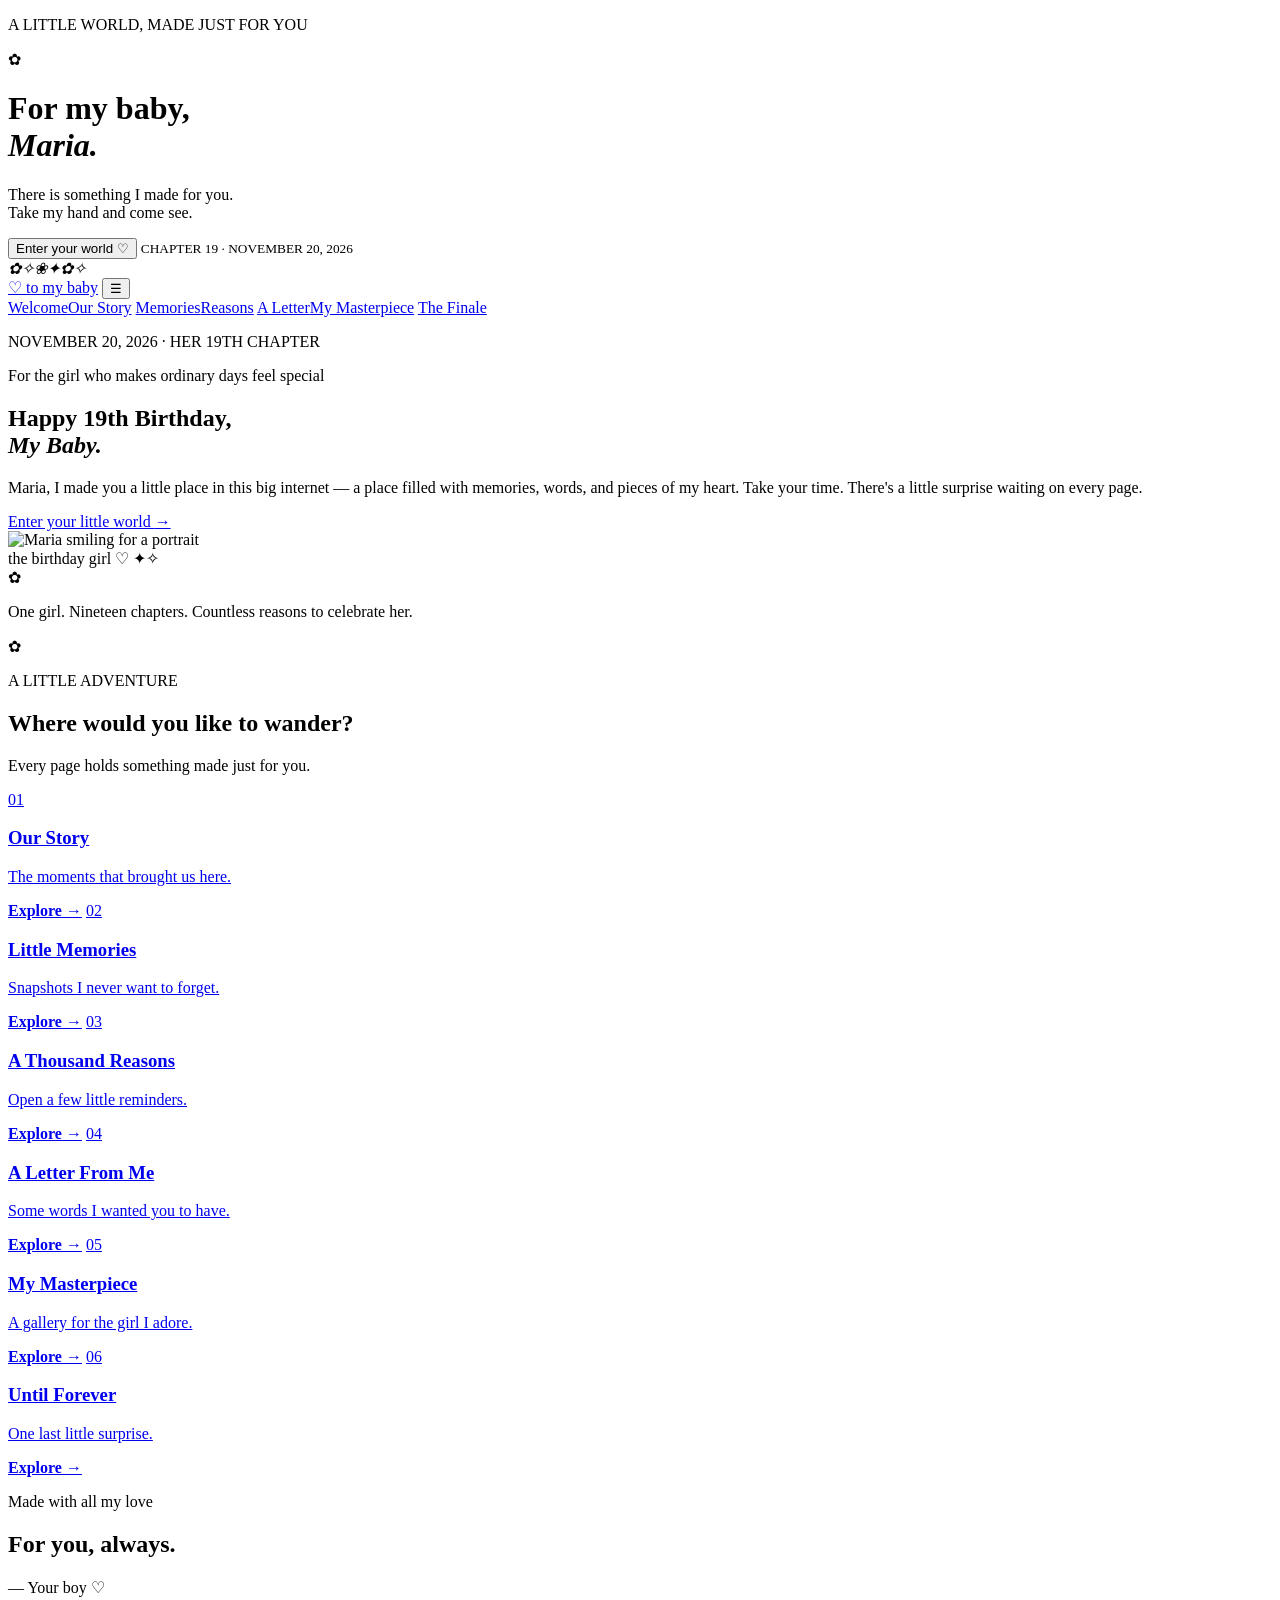
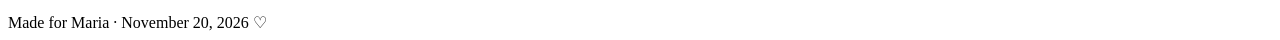
==== index.html @ 58780a3e "Add files via upload" ====
<!DOCTYPE html>
<html lang="en">
<head>
  <meta charset="UTF-8"><meta name="viewport" content="width=device-width, initial-scale=1">
  <meta name="theme-color" content="#101b37">
  <title>To My Baby, Maria ♡</title>
  <link rel="stylesheet" href="css/style.css">
</head>
<body>
  <div class="opening-screen" id="openingScreen">
    <div class="opening-glow"></div>
    <div class="opening-content">
      <p class="eyebrow">A LITTLE WORLD, MADE JUST FOR YOU</p>
      <div class="opening-flower">✿</div>
      <h1>For my baby,<br><em>Maria.</em></h1>
      <p>There is something I made for you.<br>Take my hand and come see.</p>
      <button class="button opening-button" id="enterWorld">Enter your world <span>♡</span></button>
      <small>CHAPTER 19 · NOVEMBER 20, 2026</small>
    </div>
  </div>
  <div class="stars" aria-hidden="true"></div>
  <div class="petal-field" aria-hidden="true"><i>✿</i><i>✧</i><i>❀</i><i>✦</i><i>✿</i><i>✧</i></div>
  <header class="topbar">
    <a class="brand" href="index.html">♡ <span>to my baby</span></a>
    <button class="menu-toggle" aria-label="Open navigation" aria-expanded="false">☰</button>
    <nav class="nav">
      <a class="active" href="index.html">Welcome</a><a href="story.html">Our Story</a>
      <a href="memories.html">Memories</a><a href="reasons.html">Reasons</a>
      <a href="letter.html">A Letter</a><a href="masterpiece.html">My Masterpiece</a>
      <a href="finale.html">The Finale</a>
    </nav>
  </header>
  <main>
    <section class="hero">
      <div class="hero-copy reveal">
        <p class="eyebrow">NOVEMBER 20, 2026 · HER 19TH CHAPTER</p>
        <p class="script">For the girl who makes ordinary days feel special</p>
        <h1>Happy 19th Birthday,<br><em>My Baby.</em></h1>
        <p class="lead">Maria, I made you a little place in this big internet — a place filled with memories, words, and pieces of my heart. Take your time. There's a little surprise waiting on every page.</p>
        <a class="button" href="story.html">Enter your little world <span>→</span></a>
      </div>
      <div class="hero-photo reveal">
        <div class="photo-frame"><img src="assets/photos/maria-portrait.png" alt="Maria smiling for a portrait"></div>
        <span class="photo-note">the birthday girl ♡</span>
        <span class="sparkle s1">✦</span><span class="sparkle s2">✧</span>
      </div>
    </section>
    <section class="intro-strip reveal">
      <span class="sunflower">✿</span>
      <p>One girl. Nineteen chapters. Countless reasons to celebrate her.</p>
      <span class="sunflower">✿</span>
    </section>
    <section class="chapter-preview">
      <div class="section-heading"><p class="eyebrow">A LITTLE ADVENTURE</p><h2>Where would you like to wander?</h2><p>Every page holds something made just for you.</p></div>
      <div class="chapter-grid">
        <a class="chapter-card" href="story.html"><span>01</span><h3>Our Story</h3><p>The moments that brought us here.</p><b>Explore →</b></a>
        <a class="chapter-card" href="memories.html"><span>02</span><h3>Little Memories</h3><p>Snapshots I never want to forget.</p><b>Explore →</b></a>
        <a class="chapter-card" href="reasons.html"><span>03</span><h3>A Thousand Reasons</h3><p>Open a few little reminders.</p><b>Explore →</b></a>
        <a class="chapter-card" href="letter.html"><span>04</span><h3>A Letter From Me</h3><p>Some words I wanted you to have.</p><b>Explore →</b></a>
        <a class="chapter-card" href="masterpiece.html"><span>05</span><h3>My Masterpiece</h3><p>A gallery for the girl I adore.</p><b>Explore →</b></a>
        <a class="chapter-card" href="finale.html"><span>06</span><h3>Until Forever</h3><p>One last little surprise.</p><b>Explore →</b></a>
      </div>
    </section>
    <section class="closing-note reveal"><p class="script">Made with all my love</p><h2>For you, always.</h2><p>— Your boy ♡</p></section>
  </main>
  <footer>Made for Maria · November 20, 2026 <span>♡</span></footer>
  <script src="js/script.js"></script>
</body></html>
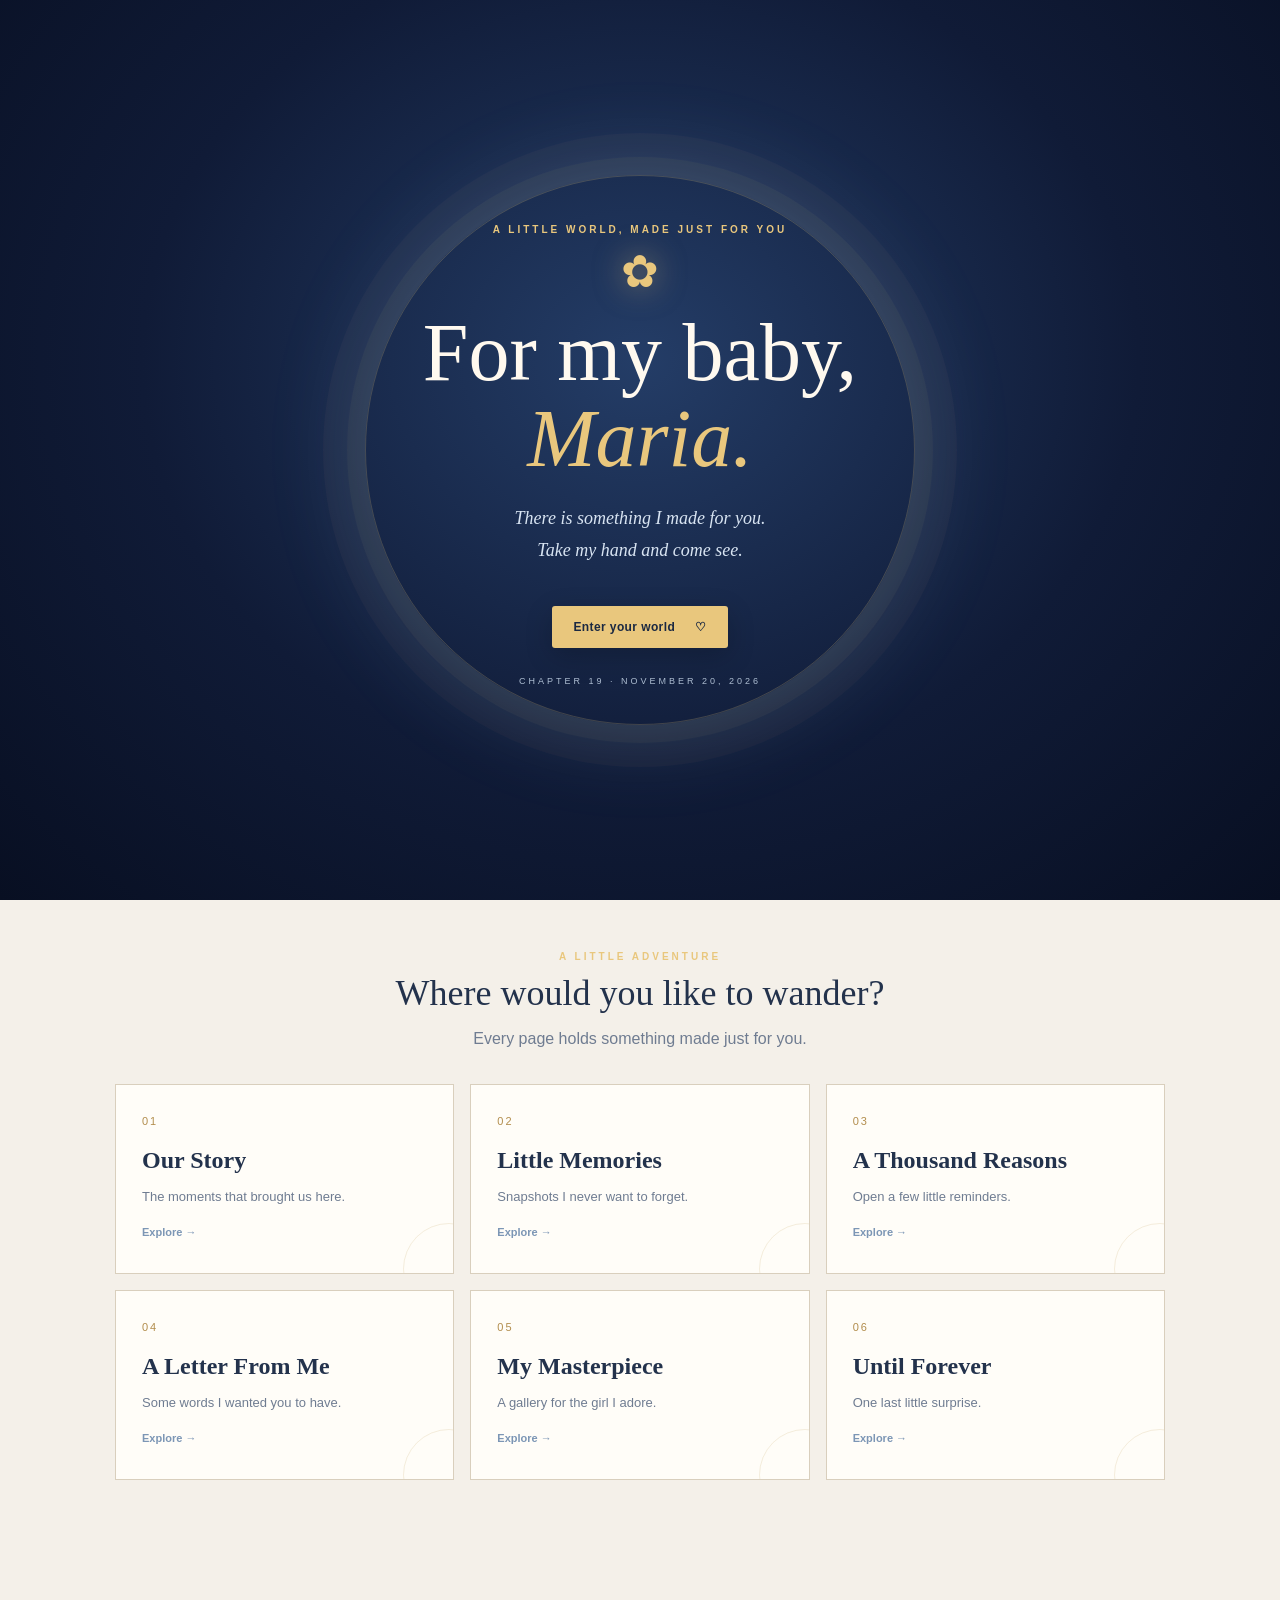
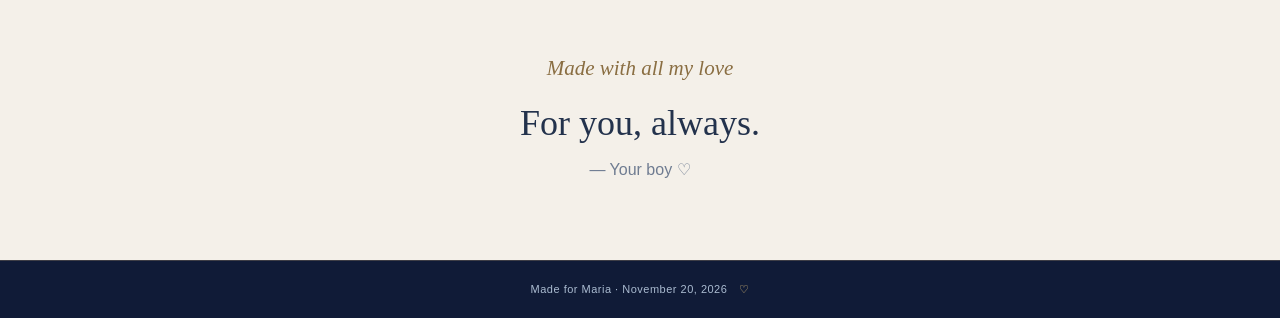
==== commit 6a6107a9: "Add files via upload" ====
--- a/index.html
+++ b/index.html
@@ -4,7 +4,106 @@
   <meta charset="UTF-8"><meta name="viewport" content="width=device-width, initial-scale=1">
   <meta name="theme-color" content="#101b37">
   <title>To My Baby, Maria ♡</title>
-  <link rel="stylesheet" href="css/style.css">
+  <style>
+@import url('https://fonts.googleapis.com/css2?family=DM+Sans:wght@400;500;600;700&family=Playfair+Display:ital,wght@0,500;0,600;0,700;1,500;1,600&display=swap');
+:root{--navy:#101b37;--blue:#8db8e4;--pale:#dceafa;--cream:#fff9ef;--gold:#e9c77d;--ink:#23324c;--muted:#6f7c91}
+*{box-sizing:border-box}html{scroll-behavior:smooth}body{margin:0;background:linear-gradient(180deg,#101b37 0%,#172747 55%,#f4f0e9 55.1%,#f4f0e9 100%);color:var(--cream);font-family:'DM Sans',sans-serif;min-height:100vh}
+a{color:inherit;text-decoration:none}.topbar{height:auto;min-height:76px;padding:16px 5vw;display:flex;align-items:center;justify-content:space-between;gap:24px;position:relative;z-index:5;border-bottom:1px solid #ffffff20;background:#101b37e8;backdrop-filter:blur(12px)}.brand{font-family:'Playfair Display',serif;font-size:24px;color:var(--gold);white-space:nowrap}.brand span{font-size:17px;color:var(--cream);font-style:italic}.nav{display:flex;gap:18px;flex-wrap:wrap;justify-content:flex-end}.nav a{font-size:12px;color:#d7e3f2;opacity:.8}.nav a:hover,.nav a.active{color:var(--gold);opacity:1}.menu-toggle{display:none;background:none;border:1px solid #ffffff55;color:white;border-radius:8px;padding:8px 12px}
+.hero{max-width:1180px;margin:auto;padding:78px 6vw 86px;display:grid;grid-template-columns:1.1fr .9fr;gap:60px;align-items:center;min-height:620px}.eyebrow{font-size:10px;letter-spacing:3px;color:var(--gold);font-weight:700}.script{font-family:'Playfair Display',serif;font-style:italic;color:#d7e8fb;font-size:21px}.hero h1,.page-hero h1{font-family:'Playfair Display',serif;font-size:clamp(42px,6vw,76px);line-height:1.08;margin:14px 0 20px;font-weight:500}.hero h1 em,.page-hero h1 em{color:var(--gold);font-weight:500}.lead{font-size:15px;line-height:1.9;color:#d3dfed;max-width:580px}.button{display:inline-flex;align-items:center;gap:20px;margin-top:22px;padding:14px 21px;border-radius:3px;background:var(--gold);color:#1b2942;font-weight:700;font-size:12px;letter-spacing:.4px;box-shadow:0 8px 28px #0003;transition:.25s}.button:hover{transform:translateY(-3px);box-shadow:0 12px 32px #0005}.button.secondary{background:#d8e7f6;color:#172747}.hero-photo{position:relative;max-width:390px;margin:auto}.photo-frame{padding:12px;border:1px solid #e9c77d99;transform:rotate(2deg);background:#fff9ef12;box-shadow:0 25px 70px #0006}.photo-frame img{display:block;width:100%;height:460px;object-fit:cover;object-position:center 35%}.photo-note{position:absolute;bottom:-24px;right:-18px;background:var(--cream);color:var(--ink);padding:13px 22px;font-family:'Playfair Display',serif;font-style:italic;transform:rotate(-4deg)}.sparkle{position:absolute;color:var(--gold);font-size:35px}.s1{top:-28px;right:5px}.s2{bottom:40px;left:-32px}.intro-strip{background:#1b2c4b;border-top:1px solid #ffffff22;border-bottom:1px solid #ffffff22;display:flex;justify-content:center;align-items:center;gap:24px;padding:22px;text-align:center}.intro-strip p{font-family:'Playfair Display',serif;font-style:italic;font-size:19px}.sunflower{color:var(--gold);font-size:24px}.chapter-preview{background:#f4f0e9;color:var(--ink);padding:76px 6vw 90px}.section-heading{text-align:center;margin-bottom:36px}.section-heading h2,.closing-note h2{font-family:'Playfair Display',serif;font-size:36px;font-weight:500;margin:10px}.section-heading p:not(.eyebrow){color:var(--muted)}.chapter-grid{max-width:1050px;margin:auto;display:grid;grid-template-columns:repeat(3,1fr);gap:16px}.chapter-card{background:#fffdf8;border:1px solid #e4ded2;padding:26px;min-height:190px;transition:.25s}.chapter-card:hover{transform:translateY(-5px);box-shadow:0 15px 35px #24365316}.chapter-card span{font-size:11px;color:#b28d4d;letter-spacing:2px}.chapter-card h3{font-family:'Playfair Display',serif;font-size:24px;margin:18px 0 8px}.chapter-card p{color:var(--muted);font-size:13px;line-height:1.6}.chapter-card b{font-size:11px;color:#7c96b5}.closing-note{text-align:center;padding:65px 20px;color:var(--ink)}.closing-note .script{color:#8a6e42}.closing-note h2{max-width:650px;margin:10px auto}.closing-note p:last-child{color:var(--muted)}footer{text-align:center;background:#101b37;color:#aabbd0;padding:22px;font-size:11px;letter-spacing:.5px}footer span{color:var(--gold);margin-left:8px}
+.page-hero{text-align:center;padding:76px 20px 46px;max-width:850px;margin:auto}.page-hero h1{font-size:clamp(42px,6vw,64px)}.page-hero .script{margin-bottom:10px}.narrow{max-width:640px;margin:0 auto}.timeline{max-width:800px;margin:20px auto 55px;padding:0 24px}.timeline-item{display:grid;grid-template-columns:50px 1fr;gap:22px;padding:25px 0;border-bottom:1px solid #ffffff25}.timeline-dot{width:42px;height:42px;border:1px solid var(--gold);border-radius:50%;display:grid;place-items:center;color:var(--gold)}.timeline-item h2{font-family:'Playfair Display',serif;font-weight:500;font-size:27px;margin:8px 0}.timeline-item p:not(.eyebrow){line-height:1.8;color:#d2deec}.editable-hint{font-size:12px!important;color:#9aabc0!important;font-style:italic}.center{text-align:center;margin:30px 0 70px}
+.gallery{max-width:1050px;margin:0 auto 50px;padding:0 24px;display:grid;grid-template-columns:repeat(3,1fr);grid-auto-rows:220px;gap:16px}.gallery-item{margin:0;background:#fffaf1;color:var(--ink);padding:8px;box-shadow:0 12px 30px #0002;cursor:zoom-in;overflow:hidden}.gallery-item img{width:100%;height:calc(100% - 32px);object-fit:cover;display:block;transition:transform .5s}.gallery-item:hover img{transform:scale(1.04)}.gallery-item figcaption{font-family:'Playfair Display',serif;font-style:italic;font-size:13px;padding:7px 5px 0}.gallery-item.tall{grid-row:span 2}.gallery-item.wide{grid-column:span 2}.gallery-item.tall img{object-position:center 30%}.lightbox{display:none;position:fixed;inset:0;background:#080e1bed;z-index:20;align-items:center;justify-content:center;padding:40px}.lightbox.open{display:flex}.lightbox img{max-width:min(90vw,700px);max-height:85vh;object-fit:contain;box-shadow:0 20px 80px #000}.lightbox-close{position:absolute;right:28px;top:18px;background:none;border:0;color:white;font-size:40px;cursor:pointer}
+.reason-grid{max-width:950px;margin:0 auto 45px;padding:0 24px;display:grid;grid-template-columns:repeat(3,1fr);gap:14px}.reason-card{background:#fffaf1;color:var(--ink);border:1px solid #e4ded2;padding:24px;text-align:left;min-height:175px;cursor:pointer;transition:.25s}.reason-card:hover{transform:translateY(-3px)}.reason-card span{display:block;color:#b58f4e;font-size:23px}.reason-card b{display:block;font-family:'Playfair Display',serif;font-size:20px;margin:14px 0 4px}.reason-card small{color:#8b96a4;font-size:10px;letter-spacing:1px;text-transform:uppercase}.reason-card p{display:none;color:#68758a;font-size:13px;line-height:1.7}.reason-card.open p{display:block}.reason-card.open small{display:none}
+.envelope-wrap{max-width:760px;margin:0 auto 50px;padding:0 24px;text-align:center}.envelope{display:flex;flex-direction:column;align-items:center;justify-content:center;gap:12px;width:min(100%,440px);height:260px;margin:auto;background:linear-gradient(145deg,#d9e7f4,#a9c5e1);border:1px solid #fff;box-shadow:0 20px 50px #0004;color:#263c5d;cursor:pointer;position:relative}.envelope:before{content:"";position:absolute;inset:0;background:linear-gradient(35deg,transparent 49.5%,#ffffff70 50%,transparent 50.5%),linear-gradient(-35deg,transparent 49.5%,#ffffff70 50%,transparent 50.5%);pointer-events:none}.envelope-heart{font-size:38px;color:#a47768}.envelope-label{font-family:'Playfair Display',serif;font-size:28px;font-style:italic}.envelope-action{font-size:11px;letter-spacing:2px;text-transform:uppercase}.letter-paper{display:none;text-align:left;background:#fffaf0;color:#39445a;padding:clamp(25px,6vw,55px);margin:28px auto;max-width:650px;box-shadow:0 15px 40px #0003;font-family:'Playfair Display',serif;font-size:16px;line-height:2}.letter-paper.open{display:block;animation:rise .6s ease}.letter-paper .script{color:#8e754b}.letter-paper .editable-hint{font-family:'DM Sans',sans-serif}
+.art-placeholder{max-width:700px;min-height:350px;margin:0 auto 25px;padding:20px;background:#fffaf0;color:var(--ink);border:12px solid #e8dfcc;outline:1px solid #d0b87e;outline-offset:-20px;display:grid;place-items:center;text-align:center}.art-inner{max-width:400px}.art-inner span{font-size:38px;color:#b58f4e}.art-inner h2{font-family:'Playfair Display',serif;font-size:30px;font-weight:500}.art-inner p{font-size:13px;line-height:1.8;color:#6f7c91}.art-inner code{background:#eee7d9;padding:2px 5px}.dedication{text-align:center;max-width:600px;margin:25px auto 55px;color:#e8d5ae}
+.universe{max-width:780px;margin:0 auto 50px;min-height:300px;background:radial-gradient(ellipse at center,#243b65,#0c1429);border:1px solid #ffffff24;position:relative;display:grid;place-items:center;overflow:hidden}.constellation{width:80%;height:230px;position:relative}.star{position:absolute;background:none;border:0;color:#f6dda1;font-size:32px;text-shadow:0 0 18px #f4d88a;cursor:pointer;animation:twinkle 2s infinite alternate}.star:nth-child(1){left:12%;top:18%}.star:nth-child(2){left:48%;top:5%;animation-delay:.4s}.star:nth-child(3){right:12%;top:28%;animation-delay:.8s}.star:nth-child(4){left:30%;bottom:12%;animation-delay:1.2s}.star:nth-child(5){right:28%;bottom:5%;animation-delay:.6s}.star-message{position:absolute;bottom:12px;left:12px;right:12px;text-align:center;color:#e8d8b7;font-family:'Playfair Display',serif;font-style:italic}.video-box{max-width:700px;margin:0 auto 45px;padding:32px;text-align:center;background:#fffaf1;color:var(--ink)}.video-box h2{font-family:'Playfair Display',serif;font-size:30px;font-weight:500}.video-box p{color:#758196;font-size:13px}.video-placeholder{height:220px;background:#e8edf3;display:grid;place-items:center;color:#71849e;font-family:'Playfair Display',serif;font-style:italic}.stars{position:fixed;inset:0;pointer-events:none;opacity:.3;background-image:radial-gradient(1px 1px at 20% 30%,#fff,transparent),radial-gradient(1px 1px at 70% 20%,#fff,transparent),radial-gradient(1px 1px at 45% 70%,#fff,transparent),radial-gradient(2px 2px at 85% 65%,#e9c77d,transparent);background-size:250px 220px;z-index:0}main,header,footer{position:relative;z-index:1}.reveal{opacity:0;transform:translateY(18px);animation:rise .9s forwards}.hero-photo{animation-delay:.2s}
+@keyframes rise{to{opacity:1;transform:translateY(0)}}@keyframes twinkle{from{opacity:.55;transform:scale(.9)}to{opacity:1;transform:scale(1.15)}}
+@media(max-width:850px){.topbar{flex-wrap:wrap}.menu-toggle{display:block}.nav{display:none;width:100%;justify-content:flex-start;padding:10px 0}.nav.open{display:flex}.hero{grid-template-columns:1fr;gap:45px;padding-top:55px;text-align:center}.hero-copy .lead{margin:auto}.hero-photo{width:min(78%,350px)}.photo-frame img{height:400px}.chapter-grid{grid-template-columns:repeat(2,1fr)}.gallery{grid-template-columns:repeat(2,1fr)}.reason-grid{grid-template-columns:repeat(2,1fr)}}
+@media(max-width:520px){.nav{gap:13px}.nav a{font-size:11px}.hero{padding:48px 23px 65px}.hero h1{font-size:47px}.photo-frame img{height:370px}.intro-strip{gap:10px}.intro-strip p{font-size:16px}.chapter-preview{padding:55px 20px}.chapter-grid{grid-template-columns:1fr}.chapter-card{min-height:150px}.page-hero{padding:55px 22px 35px}.gallery{grid-template-columns:repeat(2,1fr);grid-auto-rows:175px;padding:0 14px;gap:10px}.gallery-item.wide{grid-column:span 2}.gallery-item figcaption{font-size:11px}.reason-grid{grid-template-columns:1fr 1fr;padding:0 14px;gap:9px}.reason-card{padding:16px;min-height:160px}.reason-card b{font-size:17px}.timeline{padding:0 18px}.letter-paper{font-size:15px}.universe{margin-left:14px;margin-right:14px}.video-box{margin-left:14px;margin-right:14px;padding:22px}}
+
+
+/* CINEMATIC STORYBOOK POLISH */
+:root{--gold-bright:#f5d995;--blue-glow:#8db8e4}
+body{background:radial-gradient(ellipse at 50% -15%,#314d78 0%,transparent 48%),linear-gradient(180deg,#0a142b 0%,#172747 55%,#f4f0e9 55.1%,#f4f0e9 100%);background-attachment:fixed}
+.topbar{box-shadow:0 8px 35px #050b1c55;border-bottom:1px solid #e9c77d35}
+.brand{letter-spacing:.3px;text-shadow:0 0 18px #e9c77d40}
+.nav a{position:relative;padding:7px 0;transition:color .25s}
+.nav a:after{content:"";position:absolute;left:0;right:100%;bottom:0;height:1px;background:var(--gold);transition:right .25s}
+.nav a:hover:after,.nav a.active:after{right:0}
+.hero{position:relative}
+.hero:before{content:"";position:absolute;width:440px;height:440px;border:1px solid #e9c77d18;border-radius:50%;right:8%;top:12%;box-shadow:0 0 0 24px #e9c77d08,0 0 0 48px #e9c77d05;pointer-events:none}
+.hero h1,.page-hero h1{text-shadow:0 5px 28px #0005}
+.hero-photo{filter:drop-shadow(0 25px 45px #0006)}
+.photo-frame{border:1px solid #e9c77d;box-shadow:0 0 0 7px #e9c77d12,0 25px 70px #0008;position:relative}
+.photo-frame:after{content:"";position:absolute;inset:5px;border:1px solid #fff5;pointer-events:none}
+.button{position:relative;overflow:hidden;isolation:isolate}
+.button:before{content:"";position:absolute;top:-80%;left:-45%;width:35%;height:260%;background:#fff8;transform:rotate(25deg);transition:left .65s;z-index:-1}
+.button:hover:before{left:130%}
+.intro-strip{background:linear-gradient(90deg,#172747,#263d62,#172747);position:relative;overflow:hidden}
+.intro-strip:before,.intro-strip:after{content:"✧";position:absolute;color:#e9c77d66;font-size:70px;top:-16px}
+.intro-strip:before{left:5%}.intro-strip:after{right:5%}
+.chapter-card{position:relative;overflow:hidden;border-color:#d9cfbd}
+.chapter-card:after{content:"";position:absolute;width:90px;height:90px;border:1px solid #c7a96c33;border-radius:50%;right:-42px;bottom:-42px;transition:transform .5s}
+.chapter-card:hover:after{transform:scale(2.2)}
+.chapter-card b{display:inline-block;margin-top:5px}
+.page-hero{position:relative}
+.page-hero:after{content:"✧";display:block;color:#e9c77d;font-size:22px;margin-top:23px;text-shadow:0 0 20px #e9c77d88}
+.gallery-item{transition:transform .3s,box-shadow .3s}
+.gallery-item:nth-child(odd){transform:rotate(-.7deg)}.gallery-item:nth-child(even){transform:rotate(.7deg)}
+.gallery-item:hover{transform:translateY(-5px) rotate(0);box-shadow:0 20px 45px #0004;z-index:2}
+.reason-card{position:relative;overflow:hidden;box-shadow:0 8px 24px #1727470a}
+.reason-card:after{content:"♡";position:absolute;right:14px;top:9px;color:#c9a96e30;font-size:48px;font-family:serif}
+.reason-card.open{background:#f5eddf;border-color:#c8a96d;box-shadow:0 12px 30px #17274718}
+.envelope{border:1px solid #f7e8c5;box-shadow:0 0 0 8px #e9c77d12,0 25px 55px #0005;transition:transform .35s}
+.envelope:hover{transform:translateY(-5px) rotate(-1deg)}
+.envelope-heart{animation:heartbeat 1.8s infinite}
+.letter-paper{border:1px solid #d7c69f;outline:1px solid #d7c69f;outline-offset:7px}
+.art-placeholder{box-shadow:0 20px 50px #0004;position:relative}
+.art-placeholder:before,.art-placeholder:after{content:"✧";position:absolute;color:#b58f4e;font-size:25px}
+.art-placeholder:before{top:12px;left:18px}.art-placeholder:after{bottom:12px;right:18px}
+.universe{box-shadow:0 0 0 8px #e9c77d12,0 20px 55px #0006}
+.star{transition:transform .2s,color .2s}.star:hover{transform:scale(1.45)}
+footer{border-top:1px solid #e9c77d35}
+.petal-field{position:fixed;inset:0;pointer-events:none;overflow:hidden;z-index:0;opacity:.22}
+.petal-field i{position:absolute;top:-10%;font-style:normal;color:#f3d99e;animation:petalFall 18s linear infinite}
+.petal-field i:nth-child(1){left:8%;font-size:15px;animation-delay:-3s}
+.petal-field i:nth-child(2){left:28%;font-size:12px;animation-delay:-11s}
+.petal-field i:nth-child(3){left:52%;font-size:18px;animation-delay:-6s}
+.petal-field i:nth-child(4){left:74%;font-size:13px;animation-delay:-15s}
+.petal-field i:nth-child(5){left:91%;font-size:17px;animation-delay:-8s}
+.petal-field i:nth-child(6){left:40%;font-size:10px;animation-delay:-17s}
+.opening-screen{position:fixed;inset:0;z-index:50;display:grid;place-items:center;text-align:center;background:radial-gradient(ellipse at 50% 40%,#243d67 0%,#101b37 55%,#080f22 100%);padding:25px;transition:opacity 1s,visibility 1s}
+.opening-screen.leaving{opacity:0;visibility:hidden}
+.opening-glow{position:absolute;width:min(75vw,550px);aspect-ratio:1;border:1px solid #e9c77d38;border-radius:50%;box-shadow:0 0 0 18px #e9c77d0b,0 0 0 42px #e9c77d08,0 0 100px #8db8e433;animation:slowPulse 5s ease-in-out infinite}
+.opening-content{position:relative;max-width:600px;animation:rise 1s both}
+.opening-content h1{font-family:'Playfair Display',serif;font-size:clamp(48px,8vw,82px);line-height:1.05;font-weight:500;margin:12px 0 20px}
+.opening-content h1 em{color:var(--gold);font-weight:500}
+.opening-content p:not(.eyebrow){color:#d8e4f2;line-height:1.8;font-family:'Playfair Display',serif;font-style:italic;font-size:18px}
+.opening-flower{font-size:45px;color:var(--gold);text-shadow:0 0 30px #e9c77d88;animation:slowPulse 3s infinite}
+.opening-content small{display:block;margin-top:28px;letter-spacing:3px;color:#aebed2;font-size:9px}
+.opening-button{border:0;cursor:pointer;font-family:inherit}
+@keyframes petalFall{0%{transform:translate3d(0,-10vh,0) rotate(0);opacity:0}10%{opacity:1}90%{opacity:.8}100%{transform:translate3d(45px,115vh,0) rotate(420deg);opacity:0}}
+@keyframes slowPulse{0%,100%{transform:scale(.97);opacity:.65}50%{transform:scale(1.04);opacity:1}}
+@keyframes heartbeat{0%,100%{transform:scale(1)}15%{transform:scale(1.14)}30%{transform:scale(1)}45%{transform:scale(1.08)}}
+@media(prefers-reduced-motion:reduce){*,*:before,*:after{animation-duration:.01ms!important;animation-iteration-count:1!important;scroll-behavior:auto!important;transition-duration:.01ms!important}}
+
+/* LEGIBILITY FIX: inner pages stay dark navy; only the home page's chapter + closing sections are cream */
+body{background:radial-gradient(ellipse at 50% -15%,#314d78 0%,transparent 48%),linear-gradient(180deg,#0a142b 0%,#122041 55%,#172747 100%);background-attachment:fixed}
+.closing-note{color:var(--cream)}
+.closing-note .script{color:#e8d5ae}
+.closing-note p:last-child{color:#c5d3e5}
+.chapter-preview~.closing-note{background:#f4f0e9;color:var(--ink)}
+.chapter-preview~.closing-note .script{color:#8a6e42}
+.chapter-preview~.closing-note p:last-child{color:var(--muted)}
+.chapter-card{display:block}
+.button:focus-visible,.nav a:focus-visible,.reason-card:focus-visible,.star:focus-visible,.envelope:focus-visible,.chapter-card:focus-visible{outline:2px solid var(--gold-bright);outline-offset:4px}
+html{background-color:#122041}
+body{background-color:#122041;background-repeat:no-repeat;background-size:100% 100vh}
+@supports (-webkit-touch-callout:none){body{background-attachment:scroll}}
+.gallery{grid-auto-flow:dense}
+@media(min-width:851px){.gallery-item:nth-child(6){grid-column:1}.gallery-item:nth-child(8){grid-column:span 1}}
+@media(min-width:851px){.gallery-item.wide{grid-column:span 3;grid-row:span 1}.gallery{grid-auto-rows:220px}.gallery-item.wide img{object-position:center 60%}}
+body{background-image:radial-gradient(ellipse at 50% -15%,#314d78 0%,transparent 48%),linear-gradient(180deg,#0a142b 0%,#122041 100%)}
+</style>
 </head>
 <body>
   <div class="opening-screen" id="openingScreen">
@@ -40,7 +139,7 @@
         <a class="button" href="story.html">Enter your little world <span>→</span></a>
       </div>
       <div class="hero-photo reveal">
-        <div class="photo-frame"><img src="assets/photos/maria-portrait.png" alt="Maria smiling for a portrait"></div>
+        <div class="photo-frame"><img src="[data-uri]" alt="Maria smiling for a portrait"></div>
         <span class="photo-note">the birthday girl ♡</span>
         <span class="sparkle s1">✦</span><span class="sparkle s2">✧</span>
       </div>
@@ -64,5 +163,48 @@
     <section class="closing-note reveal"><p class="script">Made with all my love</p><h2>For you, always.</h2><p>— Your boy ♡</p></section>
   </main>
   <footer>Made for Maria · November 20, 2026 <span>♡</span></footer>
-  <script src="js/script.js"></script>
+  <script>
+const toggle = document.querySelector('.menu-toggle');
+const nav = document.querySelector('.nav');
+if (toggle && nav) toggle.addEventListener('click', () => {
+  const open = nav.classList.toggle('open');
+  toggle.setAttribute('aria-expanded', String(open));
+});
+document.querySelectorAll('.reason-card').forEach(card => {
+  card.addEventListener('click', () => card.classList.toggle('open'));
+});
+const envelope = document.querySelector('.envelope');
+const letter = document.querySelector('.letter-paper');
+if (envelope && letter) envelope.addEventListener('click', () => {
+  const opened = letter.classList.toggle('open');
+  envelope.setAttribute('aria-expanded', String(opened));
+  envelope.querySelector('.envelope-action').textContent = opened ? 'Your letter is open ♡' : 'Open my letter';
+  if (opened) letter.scrollIntoView({behavior:'smooth', block:'start'});
+});
+const lightbox = document.querySelector('.lightbox');
+if (lightbox) {
+  document.querySelectorAll('.gallery-item img').forEach(img => img.addEventListener('click', () => {
+    lightbox.querySelector('img').src = img.src;
+    lightbox.querySelector('img').alt = img.alt;
+    lightbox.classList.add('open');
+  }));
+  lightbox.querySelector('.lightbox-close').addEventListener('click', () => lightbox.classList.remove('open'));
+  lightbox.addEventListener('click', e => { if (e.target === lightbox) lightbox.classList.remove('open'); });
+  document.addEventListener('keydown', e => { if (e.key === 'Escape') lightbox.classList.remove('open'); });
+}
+document.querySelectorAll('.star').forEach(star => star.addEventListener('click', () => {
+  document.querySelector('.star-message').textContent = star.dataset.message;
+  star.style.color = '#fff';
+  star.style.textShadow = '0 0 25px #fff, 0 0 45px #f4d88a';
+}));
+
+const enterButton = document.getElementById('enterWorld');
+const openingScreen = document.getElementById('openingScreen');
+if (enterButton && openingScreen) {
+  enterButton.addEventListener('click', () => {
+    openingScreen.classList.add('leaving');
+    window.setTimeout(() => openingScreen.remove(), 1100);
+  });
+}
+</script>
 </body></html>
